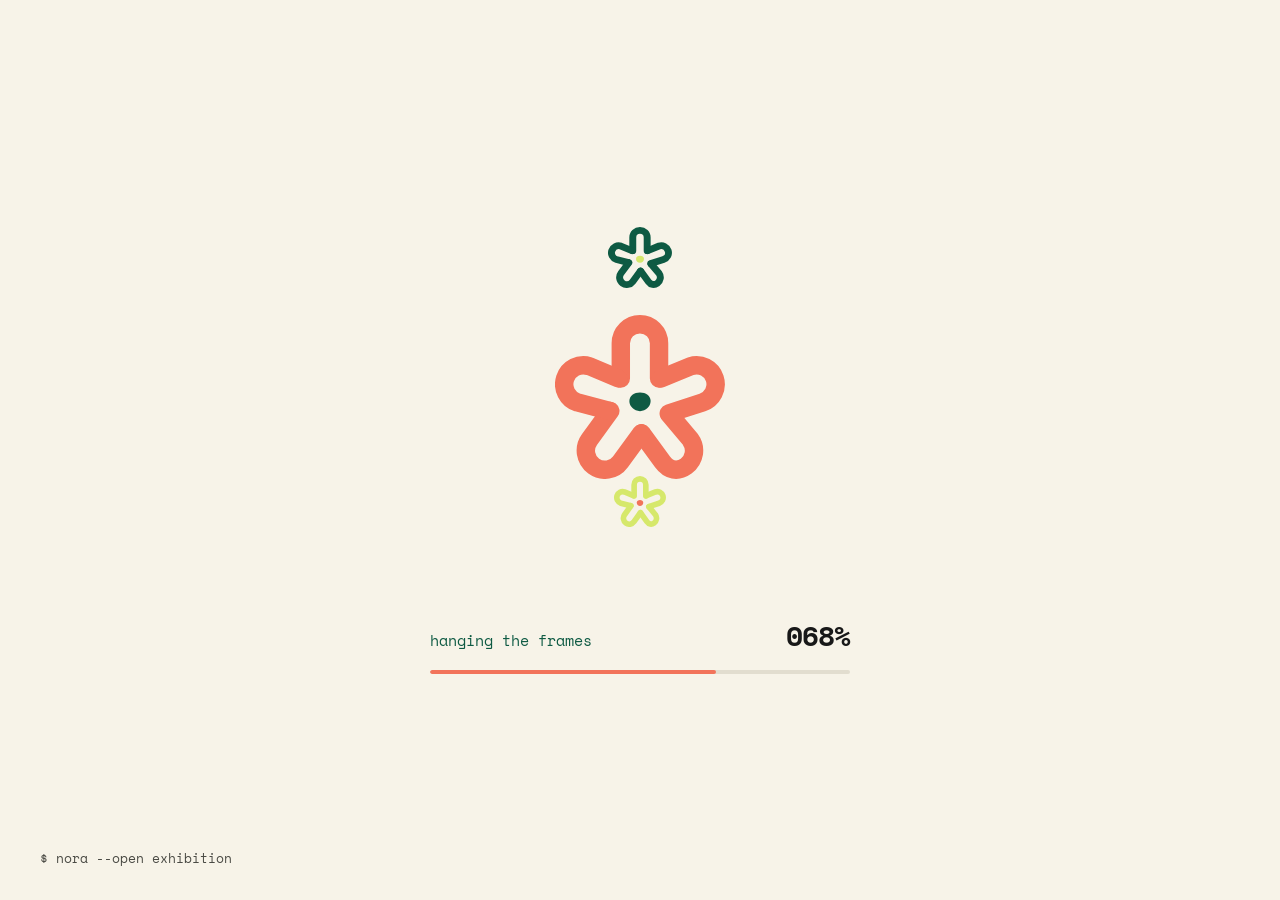
==== index.html @ bc939bcc "Hero fun facts: drop kicker line and 'proud' Co-Authored-By: Claude Opus 5.5 <noreply@anthropic.com>" ====
<!doctype html>
<html lang="en">
<head>
<meta charset="utf-8">
<meta name="viewport" content="width=device-width, initial-scale=1">
<title>Minh (Nora) Nguyen, product designer</title>
<meta name="description" content="Product designer for AI, fintech and healthtech. Let's make complex things feel human.">
<meta property="og:title" content="Minh (Nora) Nguyen, product designer">
<meta property="og:description" content="Let's make complex things feel human. Welcome to my exhibition.">
<meta property="og:image" content="/assets/img/thumbs/coco.jpg">
<link rel="icon" href="/assets/img/brand/flower-coral.svg" type="image/svg+xml">
<link rel="preconnect" href="https://fonts.googleapis.com">
<link rel="preconnect" href="https://fonts.gstatic.com" crossorigin>
<link rel="stylesheet" href="https://fonts.googleapis.com/css2?family=Space+Mono:ital,wght@0,400;0,700;1,400&display=swap">
<link rel="stylesheet" href="/assets/css/nora.css">
<script>try{if(!sessionStorage.getItem('nora-loaded'))document.documentElement.classList.add('loading')}catch(e){}</script>
</head>
<body class="home">
<div class="loader" id="loader">
  <div class="loader-stage" aria-hidden="true">
    <div class="ld-orbit"><img class="ld-spin-r" src="/assets/img/brand/flower-forest.svg" alt=""></div>
    <div class="ld-orbit ld-orbit-2"><img class="ld-spin-r" src="/assets/img/brand/flower-lime.svg" alt=""></div>
    <img class="ld-main" src="/assets/img/brand/flower-coral.svg" alt="">
  </div>
  <div class="ld-status" role="status" aria-live="polite">
    <div class="ld-row"><p class="ld-msg">watering the flowers</p><p class="ld-pct">000%</p></div>
    <div class="ld-bar" aria-hidden="true"><i></i></div>
  </div>
  <p class="ld-welcome" aria-hidden="true">welcome in :D</p>
  <p class="ld-cmd">$ nora --open exhibition</p>
</div>
<header class="topbar">
  <a class="pill logo" href="#hello" aria-label="Nora, back to start"><img src="/assets/img/brand/flower-coral.svg" alt=""><span>Nora</span></a>
  <nav class="pill navpill" aria-label="Main navigation">
    <button class="menu-btn" type="button" aria-expanded="false" aria-controls="navlinks">menu</button>
    <div class="navlinks" id="navlinks">
      <a href="#works">/works</a>
      <a href="#me">/me</a>
      <a href="/blog/">/blog</a>
      <a href="#contact">/contact</a>
    </div>
    <a class="btn-mini" href="/resume.pdf" target="_blank" rel="noopener">resume</a>
  </nav>
</header>

<div class="rail" tabindex="0" aria-label="Portfolio, scrolls sideways">
  <main class="strip">

    <section id="hello" class="panel p-hero" aria-label="Intro">
      <div class="copy">
        <p class="whoami">$ designing since 2024<br><span>minh (nora) nguyen, product designer in ho chi minh city</span><span class="caret">_</span></p>
        <h1>Let's make complex things feel <span class="human-tag"><span class="sr-only">human</span><span aria-hidden="true">&lt;<span class="type-box"><span class="typed" data-word="human">human</span><span class="type-caret"></span></span>/&gt;</span></span></h1>
        <p class="lede">Product designer for AI, fintech and healthtech. Business student turned designer, and yes, I still, always get excited about building pages. Welcome to my exhibition :D</p>
        <div class="ctas">
          <a class="btn" href="#works">see the works</a>
          <a class="btn-ghost" href="mailto:nngocminh.work@gmail.com">reach out</a>
        </div>
      </div>
      <div class="photo">
        <div class="flip" tabindex="0" role="button" aria-pressed="false" aria-label="Flip the photo for fun facts about me">
          <div class="flip-inner">
            <img class="face portrait" src="/assets/img/nora-hero.jpg" alt="Nora smiling in front of large Google letters at Google Singapore">
            <div class="face back">
              <h2>fun facts about me</h2>
              <ul class="facts">
                <li>Business &amp; marketing grad (UEHer) turned product designer, designing since 2024</li>
                <li>Born and raised in miền Tây, the Mekong Delta</li>
              </ul>
              <ul class="fact-tags" aria-label="Also">
                <li class="t-lime">half marathon runner</li>
                <li>electric guitar player</li>
                <li class="t-coral">INFJ</li>
                <li>Leo</li>
                <li class="t-mint">hiker</li>
              </ul>
            </div>
          </div>
        </div>
        <img class="f1" src="/assets/img/brand/flower-coral.svg" alt="">
        <img class="f2" src="/assets/img/brand/flower-lime.svg" alt="">
      </div>
    </section>

    <section id="works" class="panel p-intro" aria-label="Selected works">
      <h2>the works, this way →</h2>
      <p>Designing since 2024. Here are five things I made, and learned a lot from.</p>
    </section>

    <article id="coco" class="panel p-work">
      <p class="date">Aug 2026</p>
      <a href="/coco/" tabindex="-1" aria-hidden="true"><img class="thumb" src="/assets/img/thumbs/coco.jpg" alt=""></a>
      <h3><a href="/coco/">Teaching AI agents some manners</a></h3>
      <p class="desc">Website and dashboard for an Australian startup that decides what AI agents are allowed to do.</p>
      <div class="tags"><span class="tag">web</span><span class="tag">dashboard</span><span class="tag">design system</span></div>
      <a class="more" href="/coco/">read the case study</a>
    </article>

    <article id="dynatax" class="panel p-work">
      <p class="date">Jul 2026</p>
      <a href="/dynatax/" tabindex="-1" aria-hidden="true"><img class="thumb" src="/assets/img/thumbs/dynatax.jpg" alt=""></a>
      <h3><a href="/dynatax/">Making tax settings a little less scary</a></h3>
      <p class="desc">Settings, business management and billing for an AI bookkeeping and tax workspace in the US.</p>
      <div class="tags"><span class="tag">saas</span><span class="tag">information architecture</span></div>
      <a class="more" href="/dynatax/">read the case study</a>
    </article>

    <article id="zalo" class="panel p-work">
      <p class="date">Jan 2025</p>
      <a href="/zalo/" tabindex="-1" aria-hidden="true"><img class="thumb" src="/assets/img/thumbs/zalo.jpg" alt=""></a>
      <h3><a href="/zalo/">What if Zalo was our neighborhood market?</a></h3>
      <p class="desc">A concept study, from user interviews all the way to a working prototype.</p>
      <div class="tags"><span class="tag">ux research</span><span class="tag">user interviews</span><span class="tag">prototype</span></div>
      <a class="more" href="/zalo/">read the case study</a>
    </article>

    <article id="pocketplus" class="panel p-work">
      <p class="date">Dec 2024</p>
      <a href="/pocketplus/" tabindex="-1" aria-hidden="true"><img class="thumb" src="/assets/img/thumbs/pocketplus.jpg" alt=""></a>
      <h3><a href="/pocketplus/">A wallet that gets Viet Gen Z</a></h3>
      <p class="desc">A smart wallet app from my UI bootcamp. Lots of colorful cards, zero boring spreadsheets.</p>
      <div class="tags"><span class="tag">mobile</span><span class="tag">ui design</span><span class="tag">bootcamp</span></div>
      <a class="more" href="/pocketplus/">read the case study</a>
    </article>

    <article id="medscore" class="panel p-work">
      <p class="date">Jan 2026</p>
      <img class="thumb" src="/assets/img/thumbs/medscore.jpg" alt="Healthcare app screens: login, identity check, patient info and status">
      <h3>Clinical paperwork, but kinder</h3>
      <p class="desc">A patient flow from login and ID check to application status and proof of treatment.</p>
      <div class="tags"><span class="tag">healthcare</span><span class="tag">web design</span></div>
      <span class="soon">case study coming soon :)</span>
    </article>

    <section id="me" class="panel p-me" aria-label="About me">
      <h2>who's this?</h2>
      <p>Hi, I'm Minh, but most people call me Nora. I studied business, yet I've always been curious about two things: how technology works and how people think. Product design is where the two meet, so that's where I live now.</p>
      <p>I think good tech should feel invisible. My favourite job is taking a scary, complicated system and making it feel obvious, whether that's AI agents, taxes or a hospital form.</p>
      <div class="tags"><span class="tag">healthtech</span><span class="tag">fintech</span><span class="tag">AI</span><span class="tag">B2B SaaS</span></div>
      <p class="small">tools I live in: Figma, Claude, GitHub, Illustrator, Photoshop<br>off-screen: guitar, hiking, running (I used to hate it, this year I ran 21 km)</p>
      <img class="deco" src="/assets/img/brand/flower-lime.svg" alt="">
    </section>

    <section id="contact" class="panel p-contact" aria-label="Contact">
      <h2>where to find me?</h2>
      <a class="mail" href="mailto:nngocminh.work@gmail.com">nngocminh.work@gmail.com</a>
      <p>online, or in Ho Chi Minh City. An email with a hello in it always makes my day.</p>
      <div class="ctas">
        <a class="btn" href="/resume.pdf" target="_blank" rel="noopener">grab my resume</a>
        <a class="btn-ghost" href="/blog/">read my blog</a>
      </div>
      <p class="fine">thanks for walking through the exhibition :D<br>© 2026 Minh (Nora) Nguyen</p>
      <canvas class="pile" aria-hidden="true"></canvas>
    </section>

  </main>
</div>

<div class="hint" aria-hidden="true">
  <p>scroll sideways for selected work <span class="nudge">→</span></p>
  <div class="bar"><i></i></div>
</div>
<script src="/assets/js/flowerpile.js" defer></script>
<script src="/assets/js/nora.js" defer></script>
</body>
</html>
---- assets/css/nora.css ----
/* Nora Nguyen portfolio, 2026 */
:root {
  --cream: #F7F3E8;
  --ink: #181818;
  --forest: #0E5A43;
  --lime: #D6E86B;
  --mint: #BFE3D5;
  --coral: #F2735A;
  --coral-ink: #D9543A;
  --grey: #4A4A44;
  --line: #E2DDCF;
  --mono: 'Space Mono', ui-monospace, SFMono-Regular, Menlo, monospace;
  --cursor: url(/assets/img/brand/cursor-flower.svg) 16 16, url(/assets/img/brand/cursor-flower.png) 16 16, auto;
  --cursor-link: url(/assets/img/brand/cursor-flower.svg) 16 16, url(/assets/img/brand/cursor-flower.png) 16 16, pointer;
}
* { box-sizing: border-box; }
html, body { margin: 0; background: var(--cream); color: var(--ink); font-family: var(--mono); }
body { cursor: var(--cursor); -webkit-font-smoothing: antialiased; }
a, button, a * { cursor: var(--cursor-link); }
a { color: var(--ink); }
a:hover { color: var(--forest); }
a:focus-visible, .rail:focus-visible { outline: 3px solid var(--coral); outline-offset: 4px; border-radius: 8px; }
img, video { max-width: 100%; }

/* top bar, shared */
.topbar { position: fixed; z-index: 10; top: 24px; left: 40px; right: 40px; display: flex; justify-content: space-between; align-items: center; gap: 16px; pointer-events: none; }
.pill { pointer-events: auto; background: var(--cream); display: flex; align-items: center; }
.logo { gap: 10px; min-height: 48px; padding: 0 16px 0 10px; border-radius: 999px; text-decoration: none; }
.logo img { width: 32px; height: auto; }
.logo span { font-size: 18px; font-weight: 700; letter-spacing: -0.03em; }
.navpill { gap: 4px; padding: 4px; border-radius: 18px; font-size: 14px; }
.navpill a { display: inline-flex; align-items: center; min-height: 44px; padding: 0 14px; text-decoration: none; }
.navpill a.btn-mini { padding: 0 20px; border-radius: 14px; background: var(--forest); color: var(--cream); font-weight: 700; }

.btn { display: inline-flex; align-items: center; gap: 12px; min-height: 52px; padding: 0 24px; border-radius: 14px; background: var(--forest); color: var(--cream); font-size: 17px; font-weight: 700; text-decoration: none; }
.btn:hover { color: var(--lime); }
.btn-ghost { display: inline-flex; align-items: center; min-height: 52px; padding: 0 22px; border-radius: 14px; border: 2px solid var(--ink); color: var(--ink); font-size: 17px; text-decoration: none; }
.tag { display: inline-flex; align-items: center; min-height: 30px; padding: 0 12px; border: 1.5px solid var(--ink); border-radius: 999px; font-size: 13px; }
.tags { display: flex; flex-wrap: wrap; gap: 8px; }

/* ---------- home: the horizontal exhibition ---------- */
.home { overflow: hidden; }
.rail { position: fixed; inset: 0; overflow-x: auto; overflow-y: hidden; scrollbar-width: none; }
.rail::-webkit-scrollbar { display: none; }
.strip { display: flex; height: 100%; min-height: 640px; }
.panel { flex: 0 0 auto; height: 100%; display: flex; }
.p-hero { width: 100vw; min-width: 1200px; padding: 120px 120px 96px; align-items: center; gap: 96px; }
.p-hero .copy { flex: 1 1 0; min-width: 0; display: flex; flex-direction: column; gap: 32px; }
.whoami { margin: 0; font-size: 15px; line-height: 1.7; color: var(--forest); }
.whoami span { color: var(--ink); }
.caret { color: var(--forest); animation: blink 1.1s steps(1) infinite; }
.p-hero h1 { margin: 0; max-width: 15ch; font-size: clamp(44px, 4.2vw, 64px); line-height: 1.05; font-weight: 700; letter-spacing: -0.045em; color: var(--forest); }
.p-hero h1 .tag-mark { color: var(--coral-ink); }
.p-hero .lede { margin: 0; max-width: 624px; font-size: 17px; line-height: 1.65; color: var(--grey); }
.ctas { display: flex; flex-wrap: wrap; gap: 12px; }
.photo { flex: 0 0 auto; position: relative; padding: 40px; }
.photo .flip { display: block; width: min(400px, 30vw); aspect-ratio: 4 / 5; perspective: 1600px; border-radius: 28px; animation: rise .9s ease-out both; cursor: var(--cursor-link); }
.photo .flip:focus-visible { outline: 3px solid var(--coral); outline-offset: 6px; }
.flip-inner { position: relative; width: 100%; height: 100%; transform-style: preserve-3d; transition: transform .75s cubic-bezier(.2,.8,.2,1); }
.flip:hover .flip-inner, .flip.is-flipped .flip-inner { transform: rotateY(180deg); }
.flip .face { position: absolute; inset: 0; width: 100%; height: 100%; border-radius: 28px; -webkit-backface-visibility: hidden; backface-visibility: hidden; }
.photo .portrait { display: block; object-fit: cover; object-position: 54% 67.5%; }
.flip .back { transform: rotateY(180deg); box-sizing: border-box; padding: 96px 32px 32px; background: var(--cream); border: 2px solid var(--ink); color: var(--ink); display: flex; flex-direction: column; gap: 14px; overflow: hidden; }
.back .back-kicker { margin: 0; font-size: 12px; color: var(--grey); }
.back h2 { margin: 0; font-size: 24px; line-height: 1.1; font-weight: 700; letter-spacing: -0.04em; color: var(--forest); }
.back .facts { margin: 0; padding-left: 18px; display: flex; flex-direction: column; gap: 8px; font-size: 13px; line-height: 1.55; }
.back .fact-tags { margin: auto 0 0; padding: 0; list-style: none; display: flex; flex-wrap: wrap; gap: 8px; max-width: 78%; }
.back .fact-tags li { white-space: nowrap; display: inline-flex; align-items: center; min-height: 30px; padding: 0 12px; border: 1.5px solid var(--ink); border-radius: 999px; font-size: 12.5px; }
.back .fact-tags .t-lime { background: var(--lime); }
.back .fact-tags .t-coral { background: var(--coral); }
.back .fact-tags .t-mint { background: var(--mint); }
@media (prefers-reduced-motion: reduce) {
  .flip-inner { transition: none; transform: none !important; }
  .flip .back { transform: none; opacity: 0; transition: opacity .2s; }
  .flip:hover .back, .flip.is-flipped .back { opacity: 1; }
}
.photo .f1 { position: absolute; left: -18px; top: -18px; width: 140px; animation: bloom 1.3s cubic-bezier(.2,.9,.25,1.15) .3s both; }
.photo .f2 { position: absolute; right: -10px; bottom: -10px; width: 118px; animation: bloom 1.3s cubic-bezier(.2,.9,.25,1.15) .65s both; }

.p-intro { width: 560px; padding: 120px 40px 96px 80px; flex-direction: column; justify-content: center; gap: 24px; border-left: 1.5px dashed var(--ink); }
.p-intro h2, .p-me h2, .p-contact h2 { margin: 0; font-size: 44px; line-height: 1.1; font-weight: 700; letter-spacing: -0.045em; }
.p-intro p { margin: 0; max-width: 30ch; font-size: 15px; line-height: 1.7; color: var(--grey); }

.p-work { width: 1000px; padding: max(96px, 11vh) 160px 100px; flex-direction: column; gap: 14px; }
.p-work .date { margin: 0; font-size: 13px; color: var(--grey); }
.p-work .thumb { display: block; width: 680px; aspect-ratio: 680 / 380; height: auto; max-height: 44vh; object-fit: cover; border-radius: 20px; transition: transform .4s ease; }
.p-work a:hover .thumb { transform: rotate(-1deg) scale(1.01); }
.p-work h3 { margin: 8px 0 0; font-size: 28px; line-height: 1.15; font-weight: 700; letter-spacing: -0.03em; max-width: 680px; }
.p-work h3 a { text-decoration: none; }
.p-work .desc { margin: 0; max-width: 680px; font-size: 15px; line-height: 1.6; color: var(--grey); }
.p-work .more { align-self: flex-start; display: inline-flex; align-items: center; min-height: 44px; font-size: 15px; font-weight: 700; color: var(--forest); }
.p-work .soon { display: inline-flex; align-items: center; min-height: 44px; font-size: 15px; color: var(--grey); }

.p-me { width: 1000px; padding: 120px 80px 96px; flex-direction: column; justify-content: center; gap: 28px; border-left: 1.5px dashed var(--ink); position: relative; }
.p-me p { margin: 0; max-width: 54ch; font-size: 16px; line-height: 1.7; }
.p-me .small { margin-top: 8px; max-width: 60ch; font-size: 14px; line-height: 1.8; color: var(--grey); }
.p-me .deco { position: absolute; right: 72px; top: 132px; width: 120px; }

.p-contact { width: 100vw; min-width: 1000px; padding: 120px 200px 96px; flex-direction: column; justify-content: center; gap: 28px; background: var(--forest); color: var(--cream); position: relative; overflow: hidden; }
.p-contact .mail { align-self: flex-start; font-size: 30px; font-weight: 700; letter-spacing: -0.03em; color: var(--lime); }
.p-contact p { margin: 0; font-size: 16px; line-height: 1.7; }
.p-contact .btn { background: var(--lime); color: var(--forest); }
.p-contact .btn-ghost { border-color: var(--cream); color: var(--cream); }
.p-contact .fine { margin-top: 24px; font-size: 13px; color: var(--mint); }
.p-contact .deco { position: absolute; right: -40px; bottom: -36px; width: 260px; }
.p-contact a:hover { color: var(--lime); }

.hint { position: fixed; z-index: 10; left: 40px; right: 40px; bottom: 28px; display: flex; align-items: center; gap: 20px; pointer-events: none; }
.hint p { margin: 0; padding: 8px 14px; border-radius: 999px; background: var(--cream); font-size: 13px; white-space: nowrap; }
.hint .nudge { display: inline-block; animation: nudge 1.6s ease-in-out infinite; }
.bar { flex: 1 1 auto; height: 3px; border-radius: 3px; background: var(--line); overflow: hidden; }
.bar i { display: block; height: 3px; width: 2%; background: var(--coral); }

/* ---------- case studies ---------- */
.case { overflow-x: hidden; scroll-behavior: smooth; }
.toc { position: fixed; top: 140px; left: 40px; width: 260px; font-size: 13px; }
.toc p { margin: 0 0 10px; font-size: 12px; color: var(--grey); }
.toc ol { list-style: none; margin: 0; padding: 0; display: flex; flex-direction: column; gap: 2px; }
.toc a { display: flex; align-items: center; gap: 10px; min-height: 36px; text-decoration: none; color: var(--grey); }
.toc a img { width: 14px; height: auto; opacity: .25; transform: rotate(-30deg); transition: opacity .3s, transform .4s; }
.toc a.on { color: var(--ink); font-weight: 700; }
.toc a.on img { opacity: 1; transform: none; }
.case-main { width: 820px; max-width: calc(100vw - 48px); margin: 0 0 0 max(340px, calc(50vw - 330px)); padding: 140px 0 120px; }
.case-hero { display: flex; flex-direction: column; gap: 24px; }
.case-hero .kicker { margin: 0; font-size: 13px; color: var(--grey); }
.case-hero h1 { margin: 0; max-width: 22ch; font-size: 46px; line-height: 1.08; font-weight: 700; letter-spacing: -0.05em; color: var(--forest); }
.case-hero .lede { margin: 0; max-width: 60ch; font-size: 18px; line-height: 1.65; color: #2E2E2A; }
.meta { margin: 8px 0 0; display: grid; grid-template-columns: repeat(4, minmax(0, 1fr)); gap: 20px; padding: 18px 0; border-top: 1.5px dashed var(--ink); border-bottom: 1.5px dashed var(--ink); }
.meta dt { font-size: 12px; color: var(--grey); margin-bottom: 4px; }
.meta dd { margin: 0; font-size: 14px; line-height: 1.5; }
.cover { display: block; width: 100%; height: auto; border-radius: 20px; margin-top: 8px; }
.case-sec { padding-top: 104px; display: flex; flex-direction: column; gap: 22px; scroll-margin-top: 0; }
.sec-num { margin: 0; font-size: 13px; color: var(--coral-ink); font-weight: 700; }
.sec-num span { color: var(--grey); font-weight: 400; }
.sec-h { margin: 0; max-width: 24ch; font-size: 32px; line-height: 1.15; font-weight: 700; letter-spacing: -0.045em; }
.case-end { margin-top: 120px; padding-top: 40px; border-top: 1.5px dashed var(--ink); display: flex; justify-content: space-between; align-items: flex-end; gap: 24px; flex-wrap: wrap; }
.case-end .thanks { margin: 0 0 8px; font-size: 28px; font-weight: 700; letter-spacing: -0.045em; }
.case-end > div a { font-size: 14px; color: var(--grey); }

@keyframes bloom { from { opacity: 0; transform: scale(.5) rotate(-70deg); } to { opacity: 1; transform: none; } }
@keyframes rise { from { opacity: 0; transform: translateY(24px); } to { opacity: 1; transform: none; } }
@keyframes blink { 50% { opacity: 0; } }
@keyframes nudge { 50% { transform: translateX(6px); } }

/* ---------- smaller screens ---------- */
@media (max-width: 1180px) {
  .toc { display: none; }
  .case-main { margin: 0 auto; padding: 120px 24px 96px; width: 100%; max-width: 820px; }
}
@media (max-width: 860px) {
  .topbar { left: 16px; right: 16px; top: 12px; }
  .home { overflow: auto; }
  .rail { position: static; overflow: visible; }
  .strip { flex-direction: column; height: auto; }
  .panel { width: 100% !important; min-width: 0 !important; height: auto; padding: 96px 24px 64px !important; border-left: 0 !important; }
  .p-hero { flex-direction: column; align-items: flex-start; gap: 40px; }
  .photo { align-self: center; }
  .photo .flip { width: min(320px, 70vw); }
  .flip .back { padding: 72px 20px 20px; gap: 10px; }
  .back .back-kicker { display: none; }
  .back h2 { font-size: 19px; }
  .back .facts { font-size: 11.5px; gap: 6px; padding-left: 16px; }
  .back .fact-tags { gap: 6px; max-width: 84%; }
  .back .fact-tags li { min-height: 24px; font-size: 11px; padding: 0 9px; white-space: nowrap; }
  .p-work .thumb { width: 100%; max-height: none; }
  .p-intro, .p-me { border-top: 1.5px dashed var(--ink) !important; }
  .p-me .deco { display: none; }
  .hint { display: none; }
  .case-hero h1 { font-size: 34px; }
  .sec-h { font-size: 26px; }
  .meta { grid-template-columns: repeat(2, minmax(0, 1fr)); }
  .case-main [style*="grid-template-columns"] { grid-template-columns: minmax(0, 1fr) !important; }
}
@media (prefers-reduced-motion: reduce) {
  *, *::before, *::after { animation: none !important; transition: none !important; }
  .case { scroll-behavior: auto; }
}

/* big, evenly sized screen sets (Pocketplus+ designs) */
.wide-fig { margin: 24px 0 0; width: min(1100px, calc(100vw - max(340px, 50vw - 330px) - 48px)); display: flex; flex-direction: column; gap: 14px; }
.wide-fig img { display: block; width: 100%; height: auto; border-radius: 20px; background: #EFEADD; }
.wide-fig figcaption { font-size: 14px; line-height: 1.5; color: var(--grey); text-align: center; }
@media (max-width: 1180px) { .wide-fig { width: 100%; } }

/* hero: <human /> in coral, typing loop */
.human-tag { white-space: nowrap; color: var(--coral-ink); }
.type-box { display: inline-block; min-width: 5ch; text-align: left; }
.typed { display: inline; }
.type-caret { display: inline-block; width: 0.08em; height: 0.9em; margin-left: 0.02em; margin-right: -0.1em; vertical-align: -0.08em; background: var(--coral-ink); animation: blink 1s steps(1) infinite; }
.sr-only { position: absolute; width: 1px; height: 1px; overflow: hidden; clip: rect(0 0 0 0); white-space: nowrap; }
@media (prefers-reduced-motion: reduce) { .type-caret { display: none; } }

/* nav: menu button only shows on small screens */
.navpill { position: relative; }
.navlinks { display: flex; gap: 4px; }
.menu-btn { display: none; font: inherit; font-size: 14px; color: var(--ink); background: none; border: 0; min-height: 44px; padding: 0 14px; border-radius: 14px; }
.menu-btn:focus-visible { outline: 3px solid var(--coral); outline-offset: 2px; }
.p-contact .mail { overflow-wrap: anywhere; }

@media (max-width: 860px) {
  .logo { min-height: 44px; }
  .menu-btn { display: inline-flex; align-items: center; }
  .navlinks { display: none; position: absolute; top: calc(100% + 8px); right: 0; min-width: 180px; flex-direction: column; padding: 6px; border-radius: 16px; background: var(--cream); box-shadow: 0 0 0 1.5px var(--ink); }
  .navlinks.open { display: flex; }
  .navlinks a { min-height: 44px; padding: 0 14px; }
  .p-hero h1 { font-size: 38px; }
  .p-contact { padding-bottom: 200px !important; }
  .p-contact .mail { font-size: 22px; }
  .p-contact .deco { width: 150px; right: -36px; bottom: -40px; }
}

/* ---------- blog ---------- */
.post, .notes { width: 100%; max-width: 1040px; margin: 0 auto; padding: 140px 40px 96px; }
.post-head, .notes-head { max-width: 760px; margin: 0 auto 48px; display: flex; flex-direction: column; gap: 18px; }
.post-head .kicker, .note .kicker { margin: 0; font-size: 13px; color: var(--grey); display: flex; align-items: center; gap: 10px; flex-wrap: wrap; }
.post-head h1, .notes-head h1 { margin: 0; font-size: clamp(32px, 4vw, 48px); line-height: 1.1; font-weight: 700; letter-spacing: -0.05em; color: var(--forest); }
.post-head h1 q { quotes: "“" "”"; }
.post-head .dek, .notes-head .dek { margin: 0; font-size: 18px; line-height: 1.6; color: #2E2E2A; }
.post-body .col { max-width: 680px; margin: 0 auto; }
.post-body p { font-size: 16px; line-height: 1.85; color: #2E2E2A; margin: 0 0 22px; }
.post-body p.lead { font-size: 18px; line-height: 1.75; color: var(--ink); }
.post-body h2 { margin: 56px 0 18px; font-size: 26px; line-height: 1.2; font-weight: 700; letter-spacing: -0.045em; }
.post-body h3 { margin: 36px 0 10px; font-size: 18px; line-height: 1.35; font-weight: 700; letter-spacing: -0.03em; }
.post-body ul, .post-body ol { padding-left: 22px; margin: 0 0 22px; font-size: 16px; line-height: 1.8; color: #2E2E2A; }
.post-body li { margin-bottom: 6px; }
.post-body blockquote { margin: 36px 0; padding: 26px 30px; border-radius: 20px; background: var(--forest); color: var(--cream); font-size: 19px; line-height: 1.6; font-style: italic; }
.post-body blockquote::before { content: "“"; display: block; font-size: 44px; line-height: .6; color: var(--lime); font-style: normal; margin-bottom: 8px; }
.post-body figure.wide { margin: 40px auto; max-width: 960px; display: flex; flex-direction: column; gap: 12px; }
.post-body figure.wide img { display: block; width: 100%; height: auto; border-radius: 20px; }
.post-body figcaption { font-size: 13px; line-height: 1.5; color: var(--grey); text-align: center; }
.post-body .duo-row { display: grid; grid-template-columns: 1.55fr 1fr; gap: 16px; align-items: start; }
.post-body .cmp { display: grid; grid-template-columns: repeat(2, minmax(0, 1fr)); gap: 12px; margin: 0 0 22px; }
.post-body .cmp > div { padding: 16px 18px; border-radius: 16px; border: 1.5px solid var(--ink); font-size: 14px; line-height: 1.65; }
.post-body .cmp b { display: block; margin-bottom: 6px; font-size: 13px; }
.post-body .cmp .pro { background: #E6F0EA; } .post-body .cmp .pro b { color: var(--forest); }
.post-body .cmp .con { background: #FBE4DE; } .post-body .cmp .con b { color: #8A2E1C; }
.post-end { max-width: 760px; margin: 96px auto 0; padding-top: 36px; border-top: 1.5px dashed var(--ink); display: flex; justify-content: space-between; align-items: flex-end; gap: 24px; flex-wrap: wrap; }
.post-end .thanks { margin: 0 0 8px; font-size: 26px; font-weight: 700; letter-spacing: -0.045em; }
.post-end > div a { font-size: 14px; color: var(--grey); }
.notes-head .whoami { color: var(--forest); }
.note-list { max-width: 960px; margin: 0 auto; display: flex; flex-direction: column; }
.note { display: grid; grid-template-columns: minmax(0, 380px) minmax(0, 1fr); gap: 40px; align-items: center; padding: 40px 0; border-top: 1.5px dashed var(--ink); }
.note:last-child { border-bottom: 1.5px dashed var(--ink); }
.note-img img { display: block; width: 100%; aspect-ratio: 16 / 9; object-fit: cover; border-radius: 18px; transition: transform .4s ease; }
.note-img:hover img { transform: rotate(-1deg) scale(1.01); }
.note-copy { display: flex; flex-direction: column; gap: 12px; }
.note h2 { margin: 0; font-size: 24px; line-height: 1.2; font-weight: 700; letter-spacing: -0.04em; }
.note h2 a { text-decoration: none; }
.note p { margin: 0; font-size: 15px; line-height: 1.7; color: var(--grey); }
.note .more { align-self: flex-start; display: inline-flex; align-items: center; min-height: 44px; font-size: 15px; font-weight: 700; color: var(--forest); }
.pin { display: inline-flex; align-items: center; min-height: 24px; padding: 0 10px; border-radius: 999px; background: var(--lime); color: var(--forest); font-weight: 700; font-size: 12px; }
@media (max-width: 860px) {
  .post, .notes { padding: 96px 20px 72px; }
  .note { grid-template-columns: 1fr; gap: 18px; padding: 28px 0; }
  .post-body .duo-row, .post-body .cmp { grid-template-columns: 1fr; }
}

/* text next to an image (Zalo challenge, persona) */
.side-by-side { display: grid; grid-template-columns: minmax(0, 1.25fr) minmax(0, 1fr); gap: 36px; align-items: center; }
.sbs-copy { display: flex; flex-direction: column; gap: 18px; }
.sbs-img { display: block; width: 100%; max-width: 340px; height: auto; justify-self: center; }
@media (max-width: 860px) { .side-by-side { grid-template-columns: 1fr; } .sbs-img { max-width: 260px; } }

/* ---------- loading screen (first visit per session) ---------- */
.loader { display: none; }
html.loading .loader, .loader.show { position: fixed; inset: 0; z-index: 100; display: flex; flex-direction: column; align-items: center; justify-content: center; gap: 48px; background: var(--cream); transition: opacity .6s ease, transform .7s cubic-bezier(.7,0,.3,1); }
html.loading body { overflow: hidden; }
html.loading .photo * { animation-play-state: paused; }
.loader.out { opacity: 0; transform: translateY(-6%); pointer-events: none; }
.loader-stage { position: relative; width: 340px; height: 340px; }
.ld-orbit { position: absolute; inset: 0; animation: ldorbit 3.2s linear infinite; }
.ld-orbit img { position: absolute; top: 0; left: 50%; width: 64px; margin-left: -32px; }
.ld-orbit-2 { inset: 40px; animation-direction: reverse; }
.ld-orbit-2 img { top: auto; bottom: 0; width: 52px; margin-left: -26px; }
.ld-spin-r { animation: ldspin 1.6s linear infinite reverse; }
.ld-main { position: absolute; left: 50%; top: 50%; width: 170px; margin: -82px 0 0 -85px; animation: ldspin 2.6s cubic-bezier(.55,.1,.35,.95) infinite; }
.loader.done .ld-main { animation: ldbloom .9s cubic-bezier(.2,.9,.25,1.2) both; }
.ld-status { width: min(420px, 80vw); display: flex; flex-direction: column; gap: 14px; transition: opacity .3s; }
.ld-row { display: flex; justify-content: space-between; align-items: baseline; gap: 16px; }
.ld-msg { margin: 0; font-size: 15px; color: var(--forest); }
.ld-msg::after { content: ""; animation: lddots 1.2s steps(4) infinite; }
.ld-pct { margin: 0; font-size: 28px; font-weight: 700; letter-spacing: -0.04em; font-variant-numeric: tabular-nums; }
.ld-bar { height: 4px; border-radius: 4px; background: var(--line); overflow: hidden; }
.ld-bar i { display: block; height: 4px; width: 0; background: var(--coral); border-radius: 4px; transition: width .12s linear; }
.ld-welcome { position: absolute; top: calc(50% + 150px); margin: 0; font-size: 44px; font-weight: 700; letter-spacing: -0.045em; color: var(--forest); opacity: 0; transform: translateY(12px); transition: opacity .5s ease .2s, transform .5s ease .2s; }
.loader.done .ld-status { opacity: 0; }
.loader.done .ld-welcome { opacity: 1; transform: none; }
.ld-cmd { position: absolute; left: 40px; bottom: 32px; margin: 0; font-size: 13px; color: var(--grey); }
@keyframes ldspin { to { transform: rotate(360deg); } }
@keyframes ldorbit { to { transform: rotate(360deg); } }
@keyframes ldbloom { 0% { transform: scale(1) rotate(0); } 60% { transform: scale(1.25) rotate(160deg); } 100% { transform: scale(.9) rotate(200deg); } }
@keyframes lddots { 0% { content: ""; } 25% { content: "."; } 50% { content: ".."; } 75% { content: "..."; } }
@media (max-width: 860px) { .loader-stage { transform: scale(.75); } .ld-welcome { font-size: 32px; top: calc(50% + 110px); } .ld-cmd { left: 20px; } }
@media (prefers-reduced-motion: reduce) { .ld-orbit, .ld-spin-r, .ld-main, .ld-msg::after { animation: none !important; } }

/* falling illustrations at the end */
.p-contact > *:not(.pile) { position: relative; z-index: 1; }
.p-contact .pile { position: absolute; inset: 0; width: 100%; height: 100%; z-index: 0; pointer-events: none; }
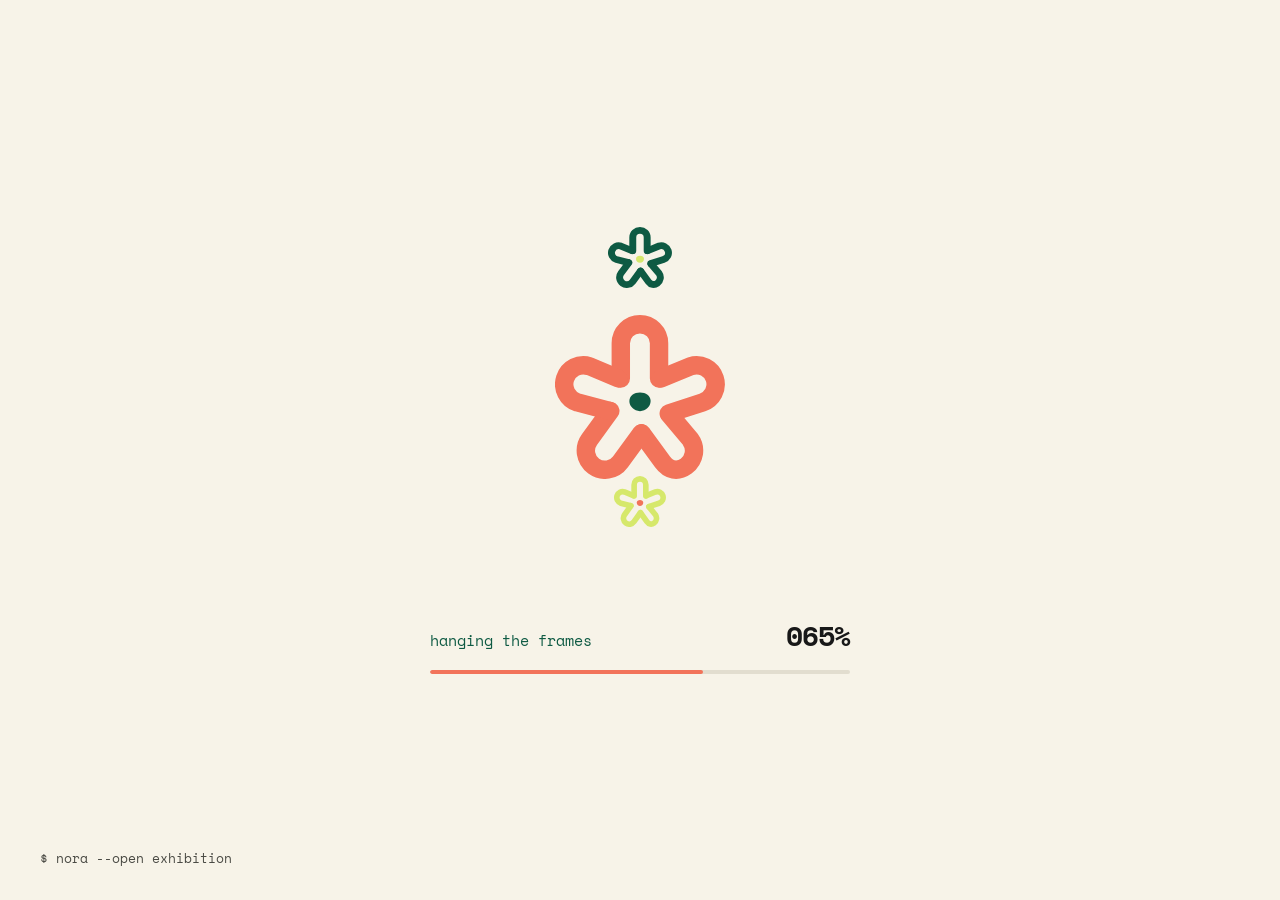
==== commit 9d49534a: "Add Google tag GTM-5KRLNJQF to every page Co-Authored-By: Claude Opus 5.5 <noreply@anthropic.com> Cl" ====
--- a/index.html
+++ b/index.html
@@ -1,6 +1,13 @@
 <!doctype html>
 <html lang="en">
 <head>
+<!-- Google tag (GTM-5KRLNJQF) -->
+<script async src="https://www.googletagmanager.com/gtm.js?id=GTM-5KRLNJQF"></script>
+<script>
+  window.dataLayer = window.dataLayer || [];
+  function gtag(){dataLayer.push(arguments);}
+  gtag('js', new Date());
+</script>
 <meta charset="utf-8">
 <meta name="viewport" content="width=device-width, initial-scale=1">
 <title>Minh (Nora) Nguyen, product designer</title>
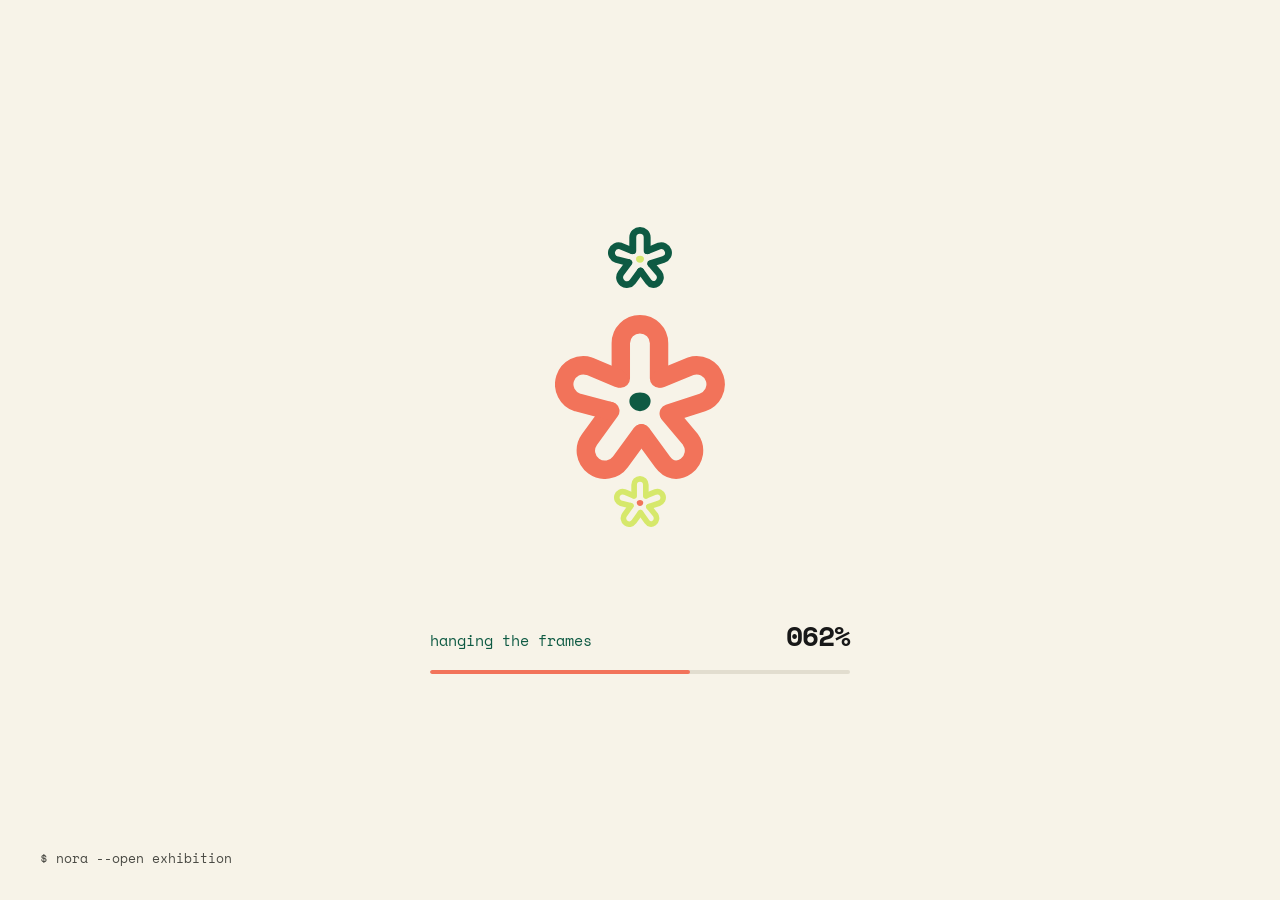
==== commit 33e73d87: "Switch to GA4 gtag G-SGX9G27JE1 on every page Co-Authored-By: Claude Opus 5.5 <noreply@anthropic.com" ====
--- a/index.html
+++ b/index.html
@@ -1,12 +1,13 @@
 <!doctype html>
 <html lang="en">
 <head>
-<!-- Google tag (GTM-5KRLNJQF) -->
-<script async src="https://www.googletagmanager.com/gtm.js?id=GTM-5KRLNJQF"></script>
+<!-- Google tag (gtag.js) -->
+<script async src="https://www.googletagmanager.com/gtag/js?id=G-SGX9G27JE1"></script>
 <script>
   window.dataLayer = window.dataLayer || [];
   function gtag(){dataLayer.push(arguments);}
   gtag('js', new Date());
+  gtag('config', 'G-SGX9G27JE1');
 </script>
 <meta charset="utf-8">
 <meta name="viewport" content="width=device-width, initial-scale=1">
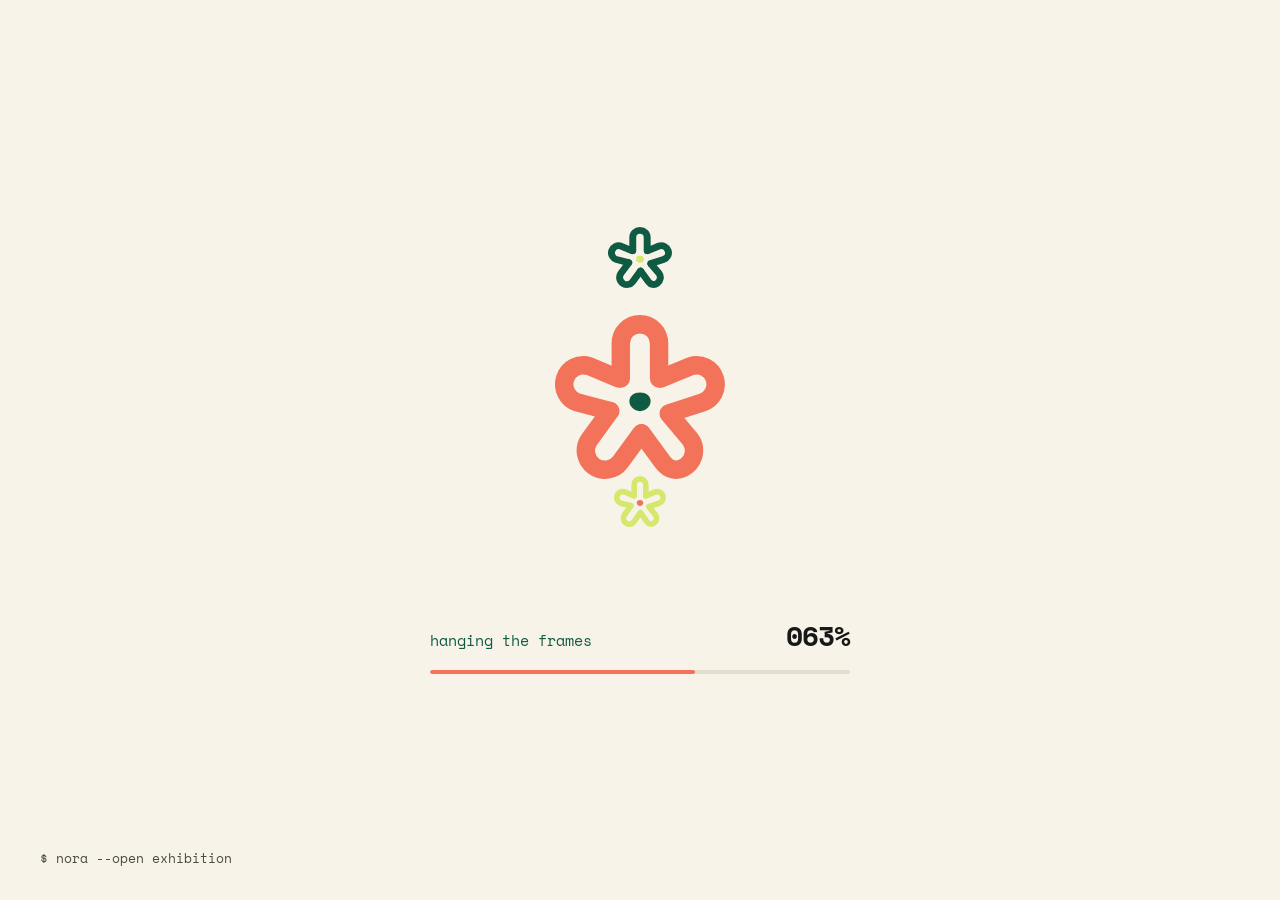
==== commit 36d73042: "Home hero: proof line, quick jump to case studies, fix contact button hover Co-Authored-By: Claude O" ====
--- a/index.html
+++ b/index.html
@@ -56,13 +56,22 @@
 
     <section id="hello" class="panel p-hero" aria-label="Intro">
       <div class="copy">
-        <p class="whoami">$ designing since 2024<br><span>minh (nora) nguyen, product designer in ho chi minh city</span><span class="caret">_</span></p>
+        <p class="whoami">$ product designer, 2+ years shipping<br><span>minh (nora) nguyen, ho chi minh city</span><span class="caret">_</span></p>
         <h1>Let's make complex things feel <span class="human-tag"><span class="sr-only">human</span><span aria-hidden="true">&lt;<span class="type-box"><span class="typed" data-word="human">human</span><span class="type-caret"></span></span>/&gt;</span></span></h1>
-        <p class="lede">Product designer for AI, fintech and healthtech. Business student turned designer, and yes, I still, always get excited about building pages. Welcome to my exhibition :D</p>
+        <p class="lede">Product designer for AI, fintech and healthtech. I design and ship web products for teams in Vietnam, Australia and the US, and yes, I still get excited about building pages. Welcome to my exhibition :D</p>
         <div class="ctas">
           <a class="btn" href="#works">see the works</a>
           <a class="btn-ghost" href="mailto:nngocminh.work@gmail.com">reach out</a>
         </div>
+        <nav class="quick" aria-label="Jump to a case study">
+          <p class="quick-label">or jump straight to a case</p>
+          <ul>
+            <li><a href="/coco/"><img src="/assets/img/thumbs/coco.jpg" alt=""><b>Coco AI</b><span>AI governance SaaS, MVP live</span></a></li>
+            <li><a href="/dynatax/"><img src="/assets/img/thumbs/dynatax.jpg" alt=""><b>DynaTax</b><span>B2B tax settings, US</span></a></li>
+            <li><a href="/zalo/"><img src="/assets/img/thumbs/zalo.jpg" alt=""><b>Zalo market</b><span>UX research to prototype</span></a></li>
+            <li><a href="/pocketplus/"><img src="/assets/img/thumbs/pocketplus.jpg" alt=""><b>Pocketplus+</b><span>Mobile wallet app</span></a></li>
+          </ul>
+        </nav>
       </div>
       <div class="photo">
         <div class="flip" tabindex="0" role="button" aria-pressed="false" aria-label="Flip the photo for fun facts about me">
--- a/assets/css/nora.css
+++ b/assets/css/nora.css
@@ -44,8 +44,8 @@
 .rail::-webkit-scrollbar { display: none; }
 .strip { display: flex; height: 100%; min-height: 640px; }
 .panel { flex: 0 0 auto; height: 100%; display: flex; }
-.p-hero { width: 100vw; min-width: 1200px; padding: 120px 120px 96px; align-items: center; gap: 96px; }
-.p-hero .copy { flex: 1 1 0; min-width: 0; display: flex; flex-direction: column; gap: 32px; }
+.p-hero { width: 100vw; min-width: 1200px; padding: 104px 120px 88px; align-items: center; gap: 96px; }
+.p-hero .copy { flex: 1 1 0; min-width: 0; display: flex; flex-direction: column; gap: 26px; }
 .whoami { margin: 0; font-size: 15px; line-height: 1.7; color: var(--forest); }
 .whoami span { color: var(--ink); }
 .caret { color: var(--forest); animation: blink 1.1s steps(1) infinite; }
@@ -296,3 +296,26 @@
 /* falling illustrations at the end */
 .p-contact > *:not(.pile) { position: relative; z-index: 1; }
 .p-contact .pile { position: absolute; inset: 0; width: 100%; height: 100%; z-index: 0; pointer-events: none; }
+
+/* quick jump to case studies, for people skimming */
+.quick { display: flex; flex-direction: column; gap: 10px; max-width: 640px; }
+.quick-label { margin: 0; font-size: 13px; color: var(--grey); }
+.quick ul { margin: 0; padding: 0; list-style: none; display: grid; grid-template-columns: repeat(4, minmax(0, 1fr)); gap: 12px; }
+.quick a { display: flex; flex-direction: column; gap: 4px; text-decoration: none; color: var(--ink); }
+.quick img { display: block; width: 100%; aspect-ratio: 16 / 10; object-fit: cover; border-radius: 10px; border: 1.5px solid var(--ink); transition: transform .25s ease; }
+.quick a:hover img { transform: translateY(-3px); }
+.quick b { margin-top: 4px; font-size: 13px; line-height: 1.3; }
+.quick span { font-size: 11.5px; line-height: 1.4; color: var(--grey); }
+.quick a:hover b { color: var(--forest); }
+.p-contact .btn:hover { color: var(--ink); background: #E4F09A; }
+@media (max-width: 860px) {
+  .quick ul { grid-template-columns: repeat(2, minmax(0, 1fr)); gap: 14px; }
+}
+@media (min-width: 861px) and (max-height: 860px) {
+  .p-hero { padding: 100px 120px 84px; }
+  .p-hero .copy { gap: 18px; }
+  .p-hero h1 { font-size: clamp(38px, 3.6vw, 52px); }
+  .p-hero .lede { font-size: 15.5px; line-height: 1.6; }
+  .quick ul { gap: 10px; }
+  .quick span { display: none; }
+}
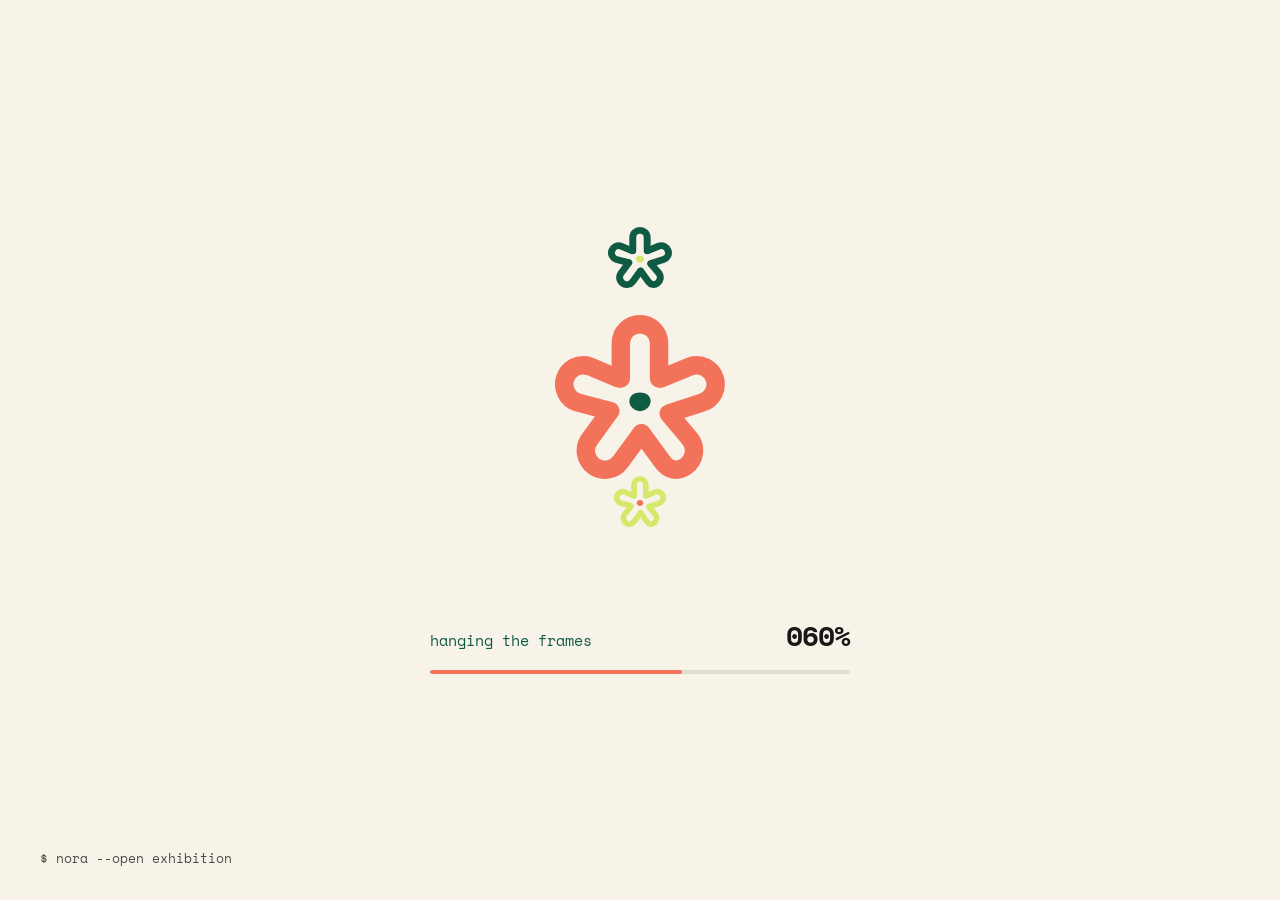
==== commit 796f248d: "Hero: rename quick label to 'Shortcuts to my works' Co-Authored-By: Claude Opus 5.5 <noreply@anthrop" ====
--- a/index.html
+++ b/index.html
@@ -64,7 +64,7 @@
           <a class="btn-ghost" href="mailto:nngocminh.work@gmail.com">reach out</a>
         </div>
         <nav class="quick" aria-label="Jump to a case study">
-          <p class="quick-label">or jump straight to a case</p>
+          <p class="quick-label">Shortcuts to my works</p>
           <ul>
             <li><a href="/coco/"><img src="/assets/img/thumbs/coco.jpg" alt=""><b>Coco AI</b><span>AI governance SaaS, MVP live</span></a></li>
             <li><a href="/dynatax/"><img src="/assets/img/thumbs/dynatax.jpg" alt=""><b>DynaTax</b><span>B2B tax settings, US</span></a></li>
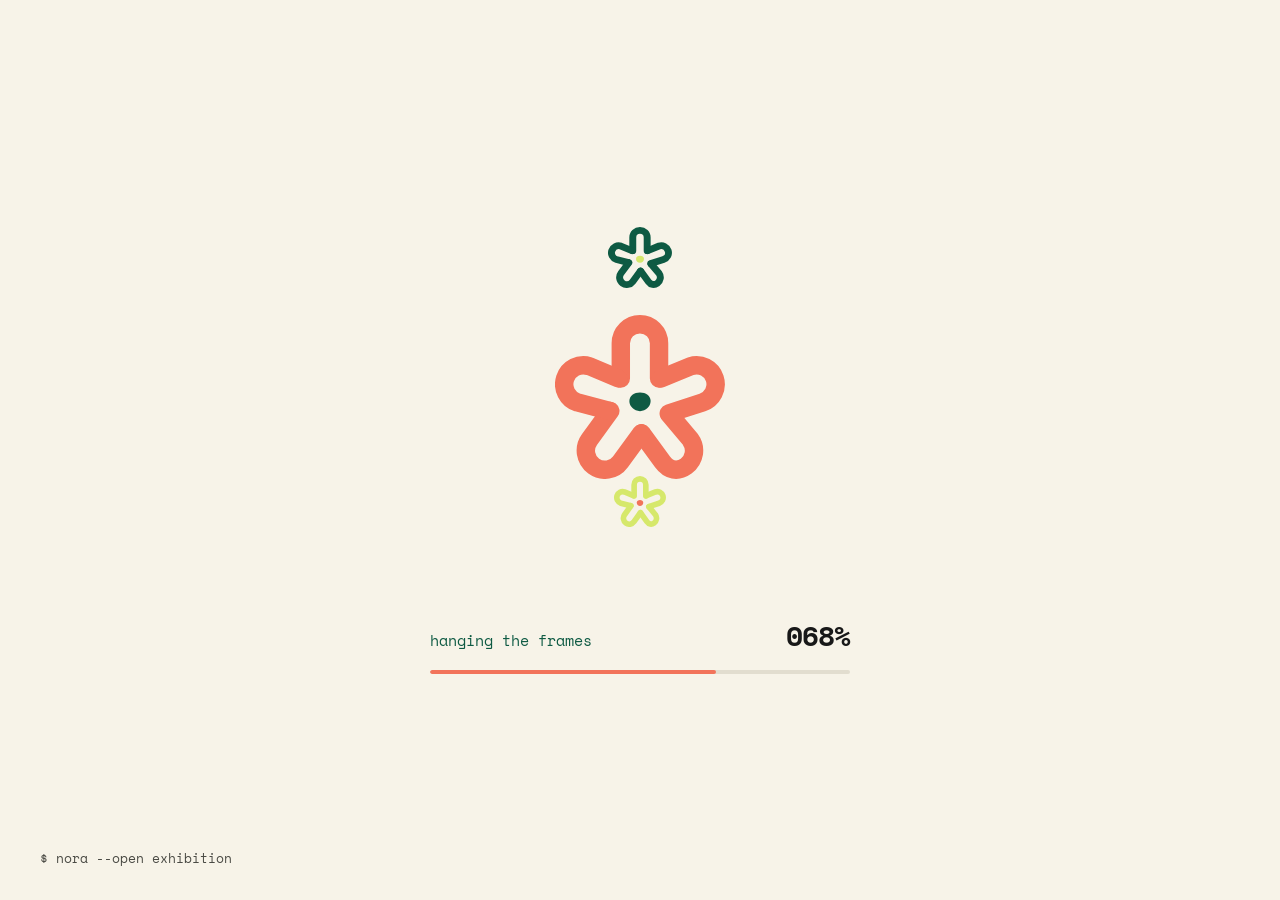
==== commit 49d01871: "Healthcare case: link the case study PDF Co-Authored-By: Claude Opus 5.5 <noreply@anthropic.com> Cla" ====
--- a/index.html
+++ b/index.html
@@ -145,7 +145,7 @@
       <h3>Clinical paperwork, but kinder</h3>
       <p class="desc">A patient flow from login and ID check to application status and proof of treatment.</p>
       <div class="tags"><span class="tag">healthcare</span><span class="tag">web design</span></div>
-      <span class="soon">case study coming soon :)</span>
+      <a class="more" href="/medscore/healthcare-case-study.pdf" target="_blank" rel="noopener">read the case study (PDF)</a>
     </article>
 
     <section id="me" class="panel p-me" aria-label="About me">
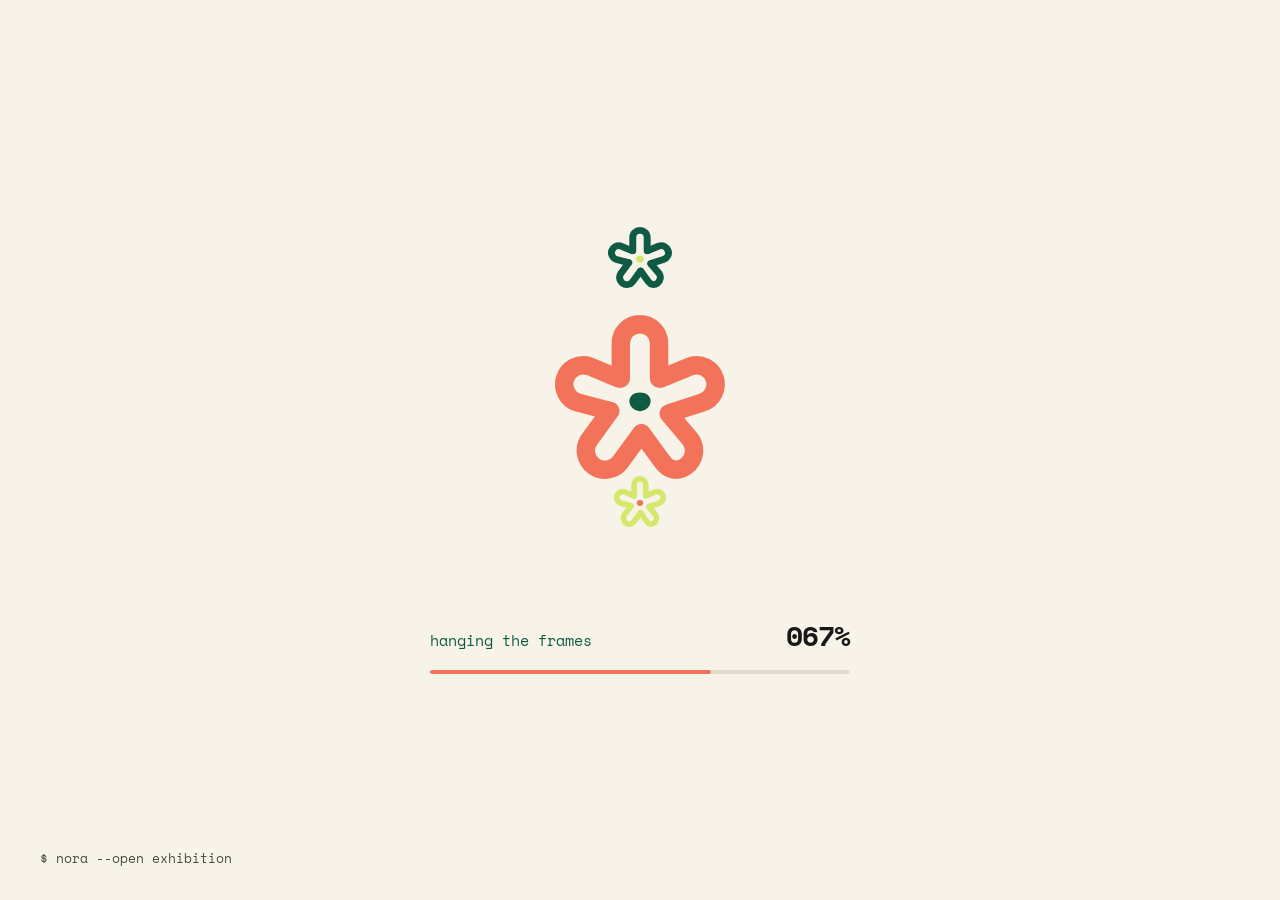
==== commit b8970738: "Healthcare case: story-first HTML case study, appendix for details Co-Authored-By: Claude Opus 5.5 <" ====
--- a/index.html
+++ b/index.html
@@ -145,7 +145,7 @@
       <h3>Clinical paperwork, but kinder</h3>
       <p class="desc">A patient flow from login and ID check to application status and proof of treatment.</p>
       <div class="tags"><span class="tag">healthcare</span><span class="tag">web design</span></div>
-      <a class="more" href="/medscore/healthcare-case-study.pdf" target="_blank" rel="noopener">read the case study (PDF)</a>
+      <a class="more" href="/medscore/">read the case study</a>
     </article>
 
     <section id="me" class="panel p-me" aria-label="About me">
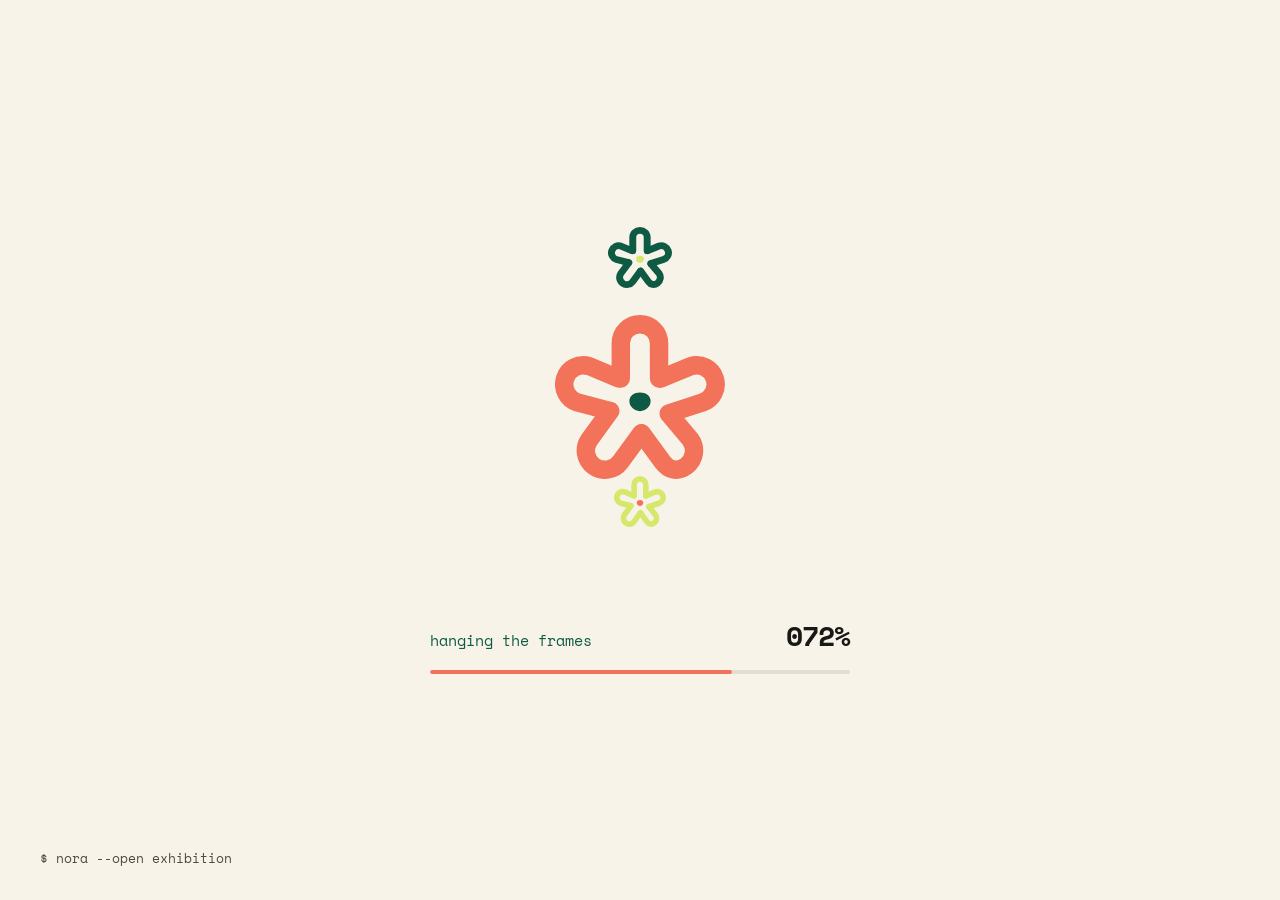
==== commit cf08a31b: "Healthcare case: move to /healthcare, blur brand, phone and hotline in screens Co-Authored-By: Claud" ====
--- a/index.html
+++ b/index.html
@@ -145,7 +145,7 @@
       <h3>Clinical paperwork, but kinder</h3>
       <p class="desc">A patient flow from login and ID check to application status and proof of treatment.</p>
       <div class="tags"><span class="tag">healthcare</span><span class="tag">web design</span></div>
-      <a class="more" href="/medscore/">read the case study</a>
+      <a class="more" href="/healthcare/">read the case study</a>
     </article>
 
     <section id="me" class="panel p-me" aria-label="About me">
